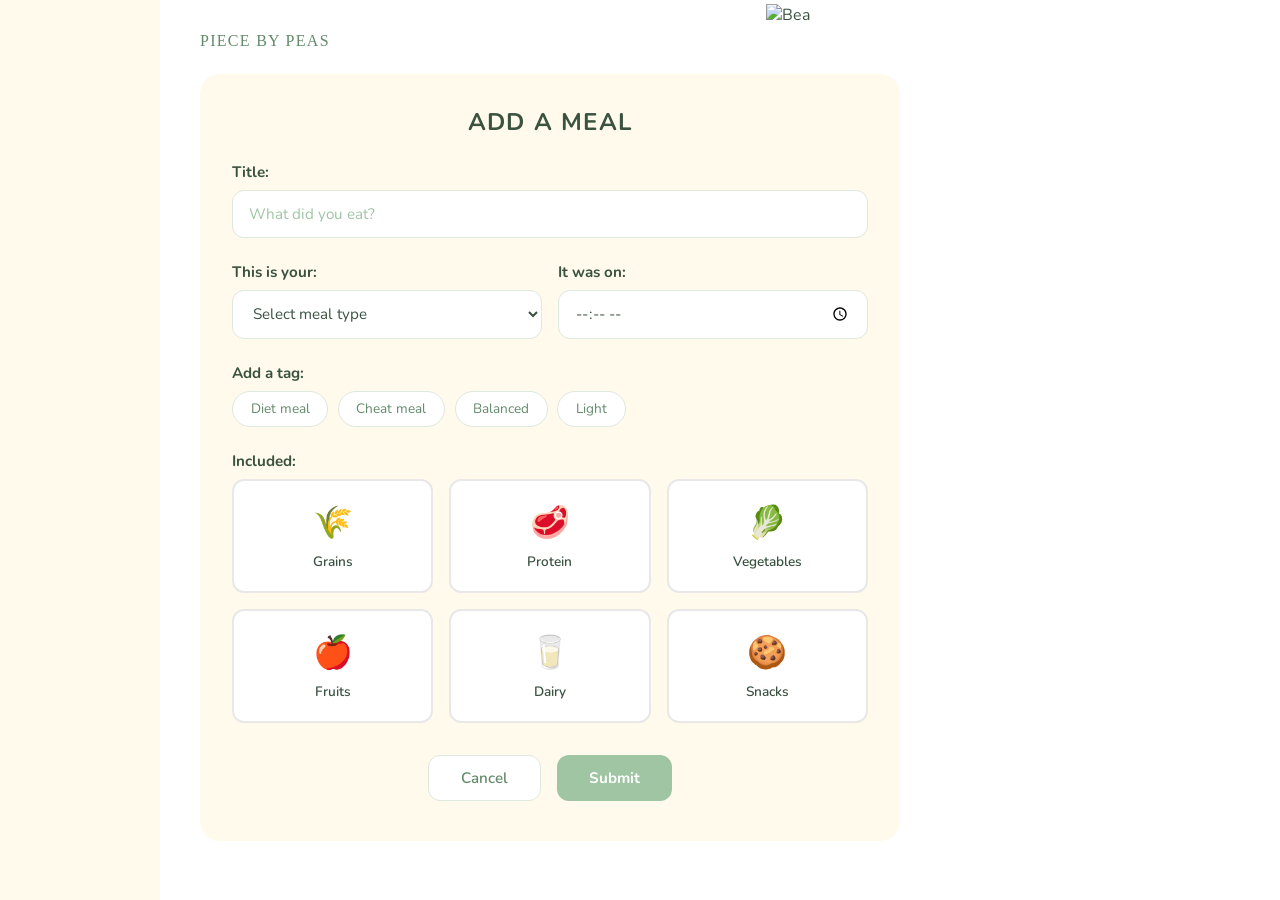
==== add.html @ 0d207513 "Merge pull request #18 from Elaine-Zeng2025/Backend1.0 Beas and Profile" ====
<!DOCTYPE html>
<html lang="en">
<head>
  <meta charset="UTF-8">
  <meta name="viewport" content="width=device-width, initial-scale=1.0">
  <title>Piece By Peas - Add Meal</title>
  <link rel="stylesheet" href="style.css">
</head>
<body>

<script src="navbar.js"></script>

<div class="modal-overlay" id="profileModal">
  <div class="modal-card">
    <p class="modal-title">Edit information</p>
    <div class="modal-field"><label>Name</label><input type="text" id="profileName"></div>
    <div class="modal-field"><label>Email</label><input type="email" id="profileEmail"></div>
    <div class="modal-field"><label>New password</label><input type="password" id="profilePassword" placeholder="Leave blank to keep current"></div>
    <div class="modal-actions">
      <button class="btn-secondary" onclick="closeProfile()">Cancel</button>
      <button class="btn-primary" onclick="saveProfile()">Save</button>
    </div>
  </div>
</div>

<div class="main-content">
  <div class="page-wrap">
    <div class="page-logo">PIECE BY PEAS</div>

    <div class="add-wrap">
      <img src="Bea.png" alt="Bea" class="page-bea">
      <h2 class="page-title">ADD A MEAL</h2>
      <form id="mealForm">
        <div class="form-section">
          <label class="form-label" for="mealName">Title:</label>
          <input type="text" id="mealName" class="form-input" placeholder="What did you eat?" required>
        </div>

        <div class="form-section">
          <div class="form-row">
            <div>
              <label class="form-label" for="mealType">This is your:</label>
              <select id="mealType" class="form-select" required>
                <option value="">Select meal type</option>
                <option value="breakfast">Breakfast</option>
                <option value="lunch">Lunch</option>
                <option value="dinner">Dinner</option>
                <option value="brunch">Brunch</option>
                <option value="snack">Snack</option>
              </select>
            </div>
            <div>
              <label class="form-label" for="mealTime">It was on:</label>
              <input type="time" id="mealTime" class="form-input" required>
            </div>
          </div>
        </div>

        <div class="form-section">
          <label class="form-label">Add a tag:</label>
          <div class="tag-select" id="tagSelect">
            <button type="button" class="tag-option" data-tag="diet">Diet meal</button>
            <button type="button" class="tag-option" data-tag="cheat">Cheat meal</button>
            <button type="button" class="tag-option" data-tag="balanced">Balanced</button>
            <button type="button" class="tag-option" data-tag="light">Light</button>
          </div>
        </div>

        <div class="form-section">
          <label class="form-label">Included:</label>
          <div class="food-grid">
            <div class="food-item">
              <input type="checkbox" id="grains" value="grains">
              <label for="grains" class="food-label grains">
                <div class="food-icon">🌾</div>
                <span>Grains</span>
              </label>
            </div>
            <div class="food-item">
              <input type="checkbox" id="protein" value="protein">
              <label for="protein" class="food-label protein">
                <div class="food-icon">🥩</div>
                <span>Protein</span>
              </label>
            </div>
            <div class="food-item">
              <input type="checkbox" id="vegetables" value="vegetables">
              <label for="vegetables" class="food-label vegetables">
                <div class="food-icon">🥬</div>
                <span>Vegetables</span>
              </label>
            </div>
            <div class="food-item">
              <input type="checkbox" id="fruits" value="fruits">
              <label for="fruits" class="food-label fruits">
                <div class="food-icon">🍎</div>
                <span>Fruits</span>
              </label>
            </div>
            <div class="food-item">
              <input type="checkbox" id="dairy" value="dairy">
              <label for="dairy" class="food-label dairy">
                <div class="food-icon">🥛</div>
                <span>Dairy</span>
              </label>
            </div>
            <div class="food-item">
              <input type="checkbox" id="snacks" value="snacks">
              <label for="snacks" class="food-label snacks">
                <div class="food-icon">🍪</div>
                <span>Snacks</span>
              </label>
            </div>
          </div>
        </div>

        <div class="form-actions">
          <button type="button" class="btn-secondary" onclick="location.href='index.html'">Cancel</button>
          <button type="submit" class="btn-primary">Submit</button>
        </div>
      </form>
    </div>
  </div>
</div>

<script src="script.js"></script>
</body>
</html>
---- style.css ----
/* ── Google Fonts ── */
@import url('https://fonts.googleapis.com/css2?family=IM+Fell+DW+Pica+SC&family=Nunito:wght@400;500;600;700&display=swap');

/* ── Reset ── */
*, *::before, *::after { margin: 0; padding: 0; box-sizing: border-box; }

/* ── Color tokens ── */
:root {
  --green-dark:   #628A6B;
  --green-mid:    #9FC5A3;
  --green-light:  #F6FFEE;
  --bg-yellow:    #FFFAEB;
  --orange:       #F58E68;
  --white:        #FFFFFF;

  --grain:        #f0945d;
  --protein:      #EF82A0;
  --vegetable:    #6bb392;
  --fruit:        #ffd970;
  --dairy:        #88abda;
  --snack:        #dcc7e1;

  --text-dark:    #3a5240;
  --text-mid:     #628A6B;
  --text-light:   #9FC5A3;
  --radius:       20px;
  --radius-sm:    12px;
}

/* ── Base ── */
body {
  font-family: 'Nunito', sans-serif;
  background: var(--bg-yellow);
  color: var(--text-dark);
  min-height: 100vh;
}

/* ══════════════════════════════════════
   LOGIN / SIGNUP PAGE
══════════════════════════════════════ */
.login-page {
  background: var(--bg-yellow);
  min-height: 100vh;
  display: flex;
  align-items: center;
  justify-content: center;
}

.login-container {
  width: 100%;
  max-width: 460px;
  padding: 1.5rem;
  position: relative;
  overflow: visible;
}

.login-bea {
  position: absolute;
  top: -45px;
  z-index: 10;
  right: -2px;
  width: 110px;
  pointer-events: none;
}

.login-card {
  background: var(--green-light);
  border-radius: var(--radius);
  padding: 2.5rem 2rem 2rem;
  position: relative;
  overflow: visible;
}

.login-logo {
  font-family: 'IM Fell DW Pica SC', serif;
  font-size: 1.5rem;
  color: var(--green-dark);
  text-align: center;
  margin-bottom: 1.75rem;
  letter-spacing: 0.05em;
}

.input-group {
  margin-bottom: 1rem;
}

.input-group input {
  width: 100%;
  padding: 0.85rem 1.1rem;
  border: 1.5px solid transparent;
  border-radius: var(--radius-sm);
  background: var(--white);
  font-family: 'Nunito', sans-serif;
  font-size: 0.95rem;
  color: var(--text-dark);
  outline: none;
  transition: border-color 0.2s;
}

.input-group input::placeholder { color: var(--text-light); }

.input-group input:focus {
  border-color: var(--green-mid);
}

.login-btn {
  width: 100%;
  padding: 0.85rem;
  background: var(--green-mid);
  color: var(--white);
  border: none;
  border-radius: var(--radius-sm);
  font-family: 'Nunito', sans-serif;
  font-size: 1rem;
  font-weight: 700;
  cursor: pointer;
  margin-top: 0.5rem;
  transition: background 0.2s, transform 0.15s;
}

.login-btn:hover { background: var(--green-dark); transform: translateY(-1px); }

.signup-btn {
  width: 100%;
  padding: 0.85rem;
  background: var(--white);
  color: var(--green-mid);
  border: 1.5px solid var(--green-mid);
  border-radius: var(--radius-sm);
  font-family: 'Nunito', sans-serif;
  font-size: 1rem;
  font-weight: 600;
  cursor: pointer;
  margin-top: 0.75rem;
  transition: all 0.2s;
}

.signup-btn:hover { background: var(--green-light); }

/* ══════════════════════════════════════
   SIDEBAR
══════════════════════════════════════ */
.sidebar {
  position: fixed;
  left: 0; top: 0;
  width: 160px;
  height: 100vh;
  background: var(--green-dark);
  display: flex;
  flex-direction: column;
  align-items: center;
  padding: 1.5rem 0 1.5rem;
  z-index: 1000;
}

/* User section */
.nav-user {
  width: 100%;
  padding: 0 1rem 1.25rem;
  border-bottom: 1px solid rgba(255,255,255,0.15);
  margin-bottom: 1.5rem;
  display: flex;
  flex-direction: column;
  align-items: center;
  gap: 0.4rem;
  cursor: pointer;
  position: relative;
}

.nav-user svg { fill: var(--white); }

.nav-user-name {
  color: var(--white);
  font-size: 0.85rem;
  font-weight: 600;
  display: flex;
  align-items: center;
  gap: 4px;
}

.nav-user-name::after {
  content: '▾';
  font-size: 0.7rem;
  opacity: 0.8;
}

/* Dropdown */
.user-dropdown {
  display: none;
  position: absolute;
  top: calc(100% + 4px);
  left: 0;
  width: 200px;
  background: var(--white);
  border-radius: var(--radius-sm);
  box-shadow: 0 8px 24px rgba(0,0,0,0.12);
  overflow: hidden;
  z-index: 2000;
}

.user-dropdown.open { display: block; }

.dropdown-email {
  padding: 0.85rem 1rem;
  font-size: 0.8rem;
  color: var(--text-light);
  border-bottom: 1px solid #f0f0f0;
  background: #fafafa;
}

.dropdown-item {
  display: block;
  width: 100%;
  padding: 0.75rem 1rem;
  background: none;
  border: none;
  text-align: left;
  font-family: 'Nunito', sans-serif;
  font-size: 0.9rem;
  color: var(--text-dark);
  cursor: pointer;
  transition: background 0.15s;
}

.dropdown-item:hover { background: var(--green-light); }

.dropdown-item.logout { color: #e05a3a; }

/* Profile modal */
.modal-overlay {
  display: none;
  position: fixed;
  inset: 0;
  background: rgba(0,0,0,0.35);
  z-index: 3000;
  align-items: center;
  justify-content: center;
}

.modal-overlay.open { display: flex; }

.modal-card {
  background: var(--bg-yellow);
  border-radius: var(--radius);
  padding: 2rem;
  width: 90%;
  max-width: 420px;
}

.modal-title {
  font-size: 1rem;
  font-weight: 700;
  color: var(--text-dark);
  margin-bottom: 1.25rem;
}

.modal-field {
  margin-bottom: 1rem;
}

.modal-field label {
  display: block;
  font-size: 0.85rem;
  color: var(--text-mid);
  margin-bottom: 0.3rem;
  font-weight: 600;
}

.modal-field input {
  width: 100%;
  padding: 0.7rem 0.9rem;
  border: 1.5px solid #dde8de;
  border-radius: var(--radius-sm);
  font-family: 'Nunito', sans-serif;
  font-size: 0.9rem;
  background: var(--white);
  outline: none;
  transition: border-color 0.2s;
}

.modal-field input:focus { border-color: var(--green-mid); }

.modal-actions {
  display: flex;
  gap: 0.75rem;
  margin-top: 1.5rem;
  justify-content: flex-end;
}

/* Nav items */
.nav-items {
  flex: 1;
  display: flex;
  flex-direction: column;
  gap: 0.5rem;
  width: 100%;
  padding: 0 0.75rem;
}

.nav-item {
  width: 100%;
  height: 48px;
  display: flex;
  align-items: center;
  justify-content: center;
  border-radius: var(--radius-sm);
  background: transparent;
  transition: background 0.2s;
  cursor: pointer;
  text-decoration: none;
}

.nav-item svg {
  fill: none;
  stroke: rgba(255,255,255,0.75);
}

.nav-item:hover { background: rgba(255,255,255,0.1); }

.nav-item.active {
  background: var(--green-light);
}

.nav-item.active svg { stroke: var(--green-dark); }

.nav-icon-circle {
  width: 48px; height: 48px;
  display: flex; align-items: center; justify-content: center;
}

.nav-item .report-dot { fill: rgba(255,255,255,0.75); }
.nav-item.active .report-dot { fill: var(--green-dark); }

.nav-item.active .nav-icon-circle svg { stroke: var(--green-dark); }
.nav-item .nav-icon-circle svg { stroke: rgba(255,255,255,0.75); }

/* Main layout */
.main-content {
  margin-left: 160px;
  min-height: 100vh;
  padding: 0;
}

.page-wrap {
  background: var(--white);
  min-height: 100vh;
  padding: 2rem 2.5rem;
  position: relative;
  overflow: hidden;
}

/* Bea mascot pinned to top-right of page content */
.page-bea {
  position: absolute;
  top: 1rem;
  right: 1.5rem;
  width: 90px;
  pointer-events: none;
}

/* Page logo bar */
.page-logo {
  font-family: 'IM Fell DW Pica SC', serif;
  font-size: 1rem;
  color: var(--green-dark);
  letter-spacing: 0.08em;
  margin-bottom: 1.5rem;
}

/* ══════════════════════════════════════
   INDEX PAGE
══════════════════════════════════════ */
.home-hero {
  padding: 3rem 0 2rem;
  text-align: center;
}

.main-title {
  font-family: 'Nunito', sans-serif;
  font-size: 2rem;
  font-weight: 700;
  color: var(--orange);
}

.home-cards {
  display: flex;
  flex-direction: column;
  gap: 1rem;
  max-width: 640px;
  margin: 0 auto;
}

.home-card {
  background: var(--green-light);
  border: 1.5px solid #d4e8d6;
  border-radius: var(--radius);
  padding: 1.25rem 2rem;
  font-size: 1.1rem;
  font-weight: 600;
  color: var(--text-mid);
  cursor: pointer;
  text-align: center;
  transition: background 0.2s, transform 0.15s;
}

.home-card:hover {
  background: #e8f5e9;
  transform: translateY(-2px);
}

.home-cards-row {
  display: grid;
  grid-template-columns: 1fr 1fr;
  gap: 1rem;
}

/* ══════════════════════════════════════
   ADD MEAL PAGE
══════════════════════════════════════ */
.add-wrap {
  background: var(--bg-yellow);
  border-radius: var(--radius);
  padding: 2rem 2rem 2.5rem;
  max-width: 700px;
  position: relative;
}

.page-title {
  font-family: 'Nunito', sans-serif;
  font-size: 1.5rem;
  font-weight: 700;
  color: var(--text-dark);
  margin-bottom: 1.5rem;
  text-align: center;
  letter-spacing: 0.05em;
}

.form-section { margin-bottom: 1.5rem; }

.form-label {
  display: block;
  font-size: 0.95rem;
  font-weight: 700;
  color: var(--text-dark);
  margin-bottom: 0.5rem;
}

.form-input,
.form-select {
  width: 100%;
  padding: 0.8rem 1rem;
  border: 1.5px solid #dde8de;
  border-radius: var(--radius-sm);
  background: var(--white);
  font-family: 'Nunito', sans-serif;
  font-size: 0.95rem;
  color: var(--text-dark);
  outline: none;
  transition: border-color 0.2s;
}

.form-input:focus, .form-select:focus { border-color: var(--green-mid); }
.form-input::placeholder { color: var(--text-light); }

.form-row {
  display: grid;
  grid-template-columns: 1fr 1fr;
  gap: 1rem;
}

/* Food grid */
.food-grid {
  display: grid;
  grid-template-columns: repeat(3, 1fr);
  gap: 1rem;
}

.food-item input[type="checkbox"] { display: none; }

.food-label {
  display: flex;
  flex-direction: column;
  align-items: center;
  gap: 0.5rem;
  padding: 1.25rem 0.75rem;
  border: 2px solid #e8e8e8;
  border-radius: var(--radius-sm);
  background: var(--white);
  cursor: pointer;
  transition: all 0.2s;
}

.food-label:hover { transform: translateY(-3px); box-shadow: 0 4px 12px rgba(0,0,0,0.08); }

.food-icon { font-size: 2rem; }

.food-label span {
  font-size: 0.85rem;
  font-weight: 600;
  color: var(--text-dark);
}

/* Checked states using your color palette */
.food-item input:checked + .food-label.grains    { border-color: var(--grain);      background: #fff4ee; }
.food-item input:checked + .food-label.protein   { border-color: var(--protein);    background: #fff0f4; }
.food-item input:checked + .food-label.vegetables{ border-color: var(--vegetable);  background: #f0faf4; }
.food-item input:checked + .food-label.fruits    { border-color: var(--fruit);      background: #fffbee; }
.food-item input:checked + .food-label.dairy     { border-color: var(--dairy);      background: #f0f5ff; }
.food-item input:checked + .food-label.snacks    { border-color: var(--snack);      background: #f8f0ff; }

/* Tag select */
.tag-select {
  display: flex;
  gap: 0.6rem;
  flex-wrap: wrap;
}

.tag-option {
  padding: 0.45rem 1.1rem;
  border: 1.5px solid #dde8de;
  border-radius: 20px;
  background: var(--white);
  font-family: 'Nunito', sans-serif;
  font-size: 0.85rem;
  color: var(--text-mid);
  cursor: pointer;
  transition: all 0.2s;
}

.tag-option:hover { border-color: var(--green-mid); }
.tag-option.selected { background: var(--orange); border-color: var(--orange); color: var(--white); }

/* Buttons */
.form-actions {
  display: flex;
  gap: 1rem;
  justify-content: center;
  margin-top: 2rem;
}

.btn-primary {
  padding: 0.75rem 2rem;
  background: var(--green-mid);
  color: var(--white);
  border: none;
  border-radius: var(--radius-sm);
  font-family: 'Nunito', sans-serif;
  font-size: 0.95rem;
  font-weight: 700;
  cursor: pointer;
  display: flex;
  align-items: center;
  gap: 0.5rem;
  transition: background 0.2s, transform 0.15s;
}

.btn-primary:hover { background: var(--green-dark); transform: translateY(-1px); }

.btn-secondary {
  padding: 0.75rem 2rem;
  background: var(--white);
  color: var(--text-mid);
  border: 1.5px solid #dde8de;
  border-radius: var(--radius-sm);
  font-family: 'Nunito', sans-serif;
  font-size: 0.95rem;
  font-weight: 600;
  cursor: pointer;
  transition: all 0.2s;
}

.btn-secondary:hover { background: var(--green-light); }

/* ══════════════════════════════════════
   LOG PAGE
══════════════════════════════════════ */
.log-wrap {
  background: var(--bg-yellow);
  border-radius: var(--radius);
  padding: 1.5rem 2rem;
  max-width: 720px;
  position: relative;
}

.date-nav {
  display: flex;
  align-items: center;
  justify-content: center;
  gap: 1.5rem;
  margin-bottom: 1.25rem;
}

.date-nav-btn {
  background: none;
  border: none;
  font-size: 1.2rem;
  color: var(--text-mid);
  cursor: pointer;
  padding: 0.25rem 0.5rem;
  border-radius: 8px;
  transition: background 0.15s;
}

.date-nav-btn:hover { background: rgba(0,0,0,0.05); }
.date-nav-btn:disabled { opacity: 0.3; cursor: default; }

.date-center { text-align: center; }
.date-main { font-size: 1.2rem; font-weight: 700; color: var(--text-dark); }
.date-sub  { font-size: 0.8rem; color: var(--text-mid); margin-top: 2px; }

/* Tabs */
.tab-row {
  display: grid;
  grid-template-columns: 1fr 1fr;
  gap: 0;
  border-radius: var(--radius-sm);
  overflow: hidden;
  border: 1.5px solid #dde8de;
  margin-bottom: 1.5rem;
}

.tab-btn {
  padding: 0.65rem;
  background: var(--white);
  border: none;
  font-family: 'Nunito', sans-serif;
  font-size: 0.9rem;
  font-weight: 600;
  color: var(--text-mid);
  cursor: pointer;
  transition: all 0.2s;
}

.tab-btn.active {
  background: var(--green-mid);
  color: var(--white);
}

/* Meal cards */
.meal-card {
  background: var(--white);
  border-radius: var(--radius-sm);
  padding: 1rem 1.25rem;
  margin-bottom: 0.75rem;
}

.meal-card-top {
  display: flex;
  align-items: center;
  justify-content: space-between;
  margin-bottom: 0.6rem;
}

.meal-card-name {
  font-size: 0.95rem;
  font-weight: 700;
  color: var(--text-dark);
}

.meal-card-time {
  font-size: 0.82rem;
  color: var(--text-light);
}

.meal-card-meta {
  display: flex;
  align-items: center;
  gap: 0.5rem;
  flex-wrap: wrap;
}

.pill {
  padding: 0.25rem 0.75rem;
  border-radius: 20px;
  font-size: 0.75rem;
  font-weight: 600;
  border: 1.5px solid currentColor;
  background: transparent;
}

.pill-type  { color: var(--green-mid); border-color: var(--green-mid); background: #f0f9f0; }
.pill-diet  { color: var(--orange); border-color: var(--orange); background: #fff4ee; }
.pill-cheat { color: #c15a2a; border-color: #f5c4b3; background: #fff3ee; }

.food-dots {
  display: flex;
  gap: 3px;
  align-items: center;
  margin-left: 4px;
}

.food-dot {
  width: 9px; height: 9px;
  border-radius: 50%;
  flex-shrink: 0;
}

.food-dot.grains     { background: var(--grain); }
.food-dot.protein    { background: var(--protein); }
.food-dot.vegetables { background: var(--vegetable); }
.food-dot.fruits     { background: var(--fruit); }
.food-dot.dairy      { background: var(--dairy); }
.food-dot.snacks     { background: var(--snack); }

.meal-card-actions {
  display: flex;
  justify-content: flex-end;
  margin-top: 0.5rem;
}

.btn-delete {
  width: 30px; height: 30px;
  border: none;
  border-radius: 8px;
  background: #fef2f2;
  display: flex;
  align-items: center;
  justify-content: center;
  cursor: pointer;
  transition: background 0.2s;
}

.btn-delete:hover { background: #fee2e2; }
.btn-delete svg { stroke: #ef4444; }

/* Today suggestions */
.suggestions-box {
  background: var(--white);
  border: 1.5px solid var(--orange);
  border-radius: var(--radius-sm);
  padding: 1rem 1.25rem;
  margin-top: 1rem;
}

.suggestions-title {
  font-size: 0.9rem;
  font-weight: 700;
  color: var(--orange);
  margin-bottom: 0.75rem;
}

.suggestion-item {
  display: flex;
  align-items: flex-start;
  gap: 0.5rem;
  margin-bottom: 0.5rem;
  font-size: 0.85rem;
  color: var(--text-dark);
  line-height: 1.5;
}

.suggestion-dot {
  width: 6px; height: 6px;
  border-radius: 50%;
  background: var(--orange);
  flex-shrink: 0;
  margin-top: 5px;
}

/* History */
.history-card {
  background: var(--white);
  border-radius: var(--radius-sm);
  padding: 0.9rem 1.25rem;
  margin-bottom: 0.75rem;
  cursor: pointer;
  transition: background 0.15s;
}

.history-card:hover { background: #f8fdf8; }

.history-card-top {
  display: flex;
  align-items: center;
  justify-content: space-between;
  margin-bottom: 0.4rem;
}

.history-date { font-size: 0.95rem; font-weight: 700; color: var(--text-dark); }
.history-count { font-size: 0.8rem; color: var(--text-light); }
.history-groups { font-size: 0.78rem; color: var(--text-light); margin-left: 4px; }

.section-label {
  font-size: 0.75rem;
  color: var(--text-light);
  letter-spacing: 0.04em;
  margin-bottom: 0.75rem;
}

.empty-state {
  text-align: center;
  padding: 2.5rem 1rem;
  color: var(--text-light);
}

.empty-state p { margin: 0.75rem 0 1.25rem; font-size: 0.9rem; }

/* ══════════════════════════════════════
   REPORT PAGE
══════════════════════════════════════ */
.report-wrap {
  background: var(--bg-yellow);
  border-radius: var(--radius);
  padding: 1.5rem 2rem 2rem;
  max-width: 760px;
  position: relative;
}

.period-tabs {
  display: flex;
  gap: 1.5rem;
  margin-bottom: 0.25rem;
}

.period-tab {
  font-size: 1rem;
  font-weight: 700;
  color: var(--text-light);
  cursor: pointer;
  padding-bottom: 0.25rem;
  border-bottom: 2px solid transparent;
  transition: all 0.2s;
  background: none;
  border-top: none;
  border-left: none;
  border-right: none;
  font-family: 'Nunito', sans-serif;
}

.period-tab.active {
  color: var(--orange);
  border-bottom-color: var(--orange);
}

.period-range {
  font-size: 0.8rem;
  color: var(--orange);
  margin-bottom: 1.5rem;
}

/* Stat cards */
.stats-grid {
  display: grid;
  grid-template-columns: repeat(4, 1fr);
  gap: 0.75rem;
  margin-bottom: 1.5rem;
}

.stat-card {
  background: var(--white);
  border-radius: var(--radius-sm);
  padding: 0.9rem;
  text-align: center;
}

.stat-label {
  font-size: 0.72rem;
  color: var(--text-light);
  margin-bottom: 0.4rem;
  line-height: 1.3;
}

.stat-value {
  font-size: 1.4rem;
  font-weight: 700;
  color: var(--text-dark);
}

.stat-value.warning { color: var(--orange); }

/* Chart legend */
.chart-legend {
  display: flex;
  flex-wrap: wrap;
  gap: 0.6rem 1rem;
  margin-bottom: 0.75rem;
}

.legend-dot {
  width: 10px; height: 10px;
  border-radius: 3px;
  flex-shrink: 0;
}

.legend-item {
  display: flex;
  align-items: center;
  gap: 5px;
  font-size: 0.78rem;
  color: var(--text-mid);
}

/* Chart containers */
.chart-block {
  background: var(--white);
  border-radius: var(--radius-sm);
  padding: 1.25rem;
  margin-bottom: 1rem;
}

.chart-title {
  font-size: 0.82rem;
  color: var(--text-mid);
  text-align: center;
  margin-bottom: 0.75rem;
  font-weight: 600;
}

/* ══════════════════════════════════════
   SHARED / ADVICE
══════════════════════════════════════ */
.advice-container { margin-top: 1rem; }

.advice-great, .advice-urgent, .advice-moderate, .advice-mild {
  padding: 1rem 1.25rem;
  border-radius: var(--radius-sm);
  margin-bottom: 1rem;
  font-size: 0.9rem;
}

.advice-great    { background: #e8f5ec; border-left: 3px solid var(--vegetable); color: #2d6b42; }
.advice-urgent   { background: #fff0ee; border-left: 3px solid var(--grain);     color: #a03a20; }
.advice-moderate { background: #fffbee; border-left: 3px solid var(--fruit);     color: #7a6010; }
.advice-mild     { background: #f0f5ff; border-left: 3px solid var(--dairy);     color: #2a4a8a; }

.advice-great h4, .advice-urgent h4,
.advice-moderate h4, .advice-mild h4 {
  font-size: 0.9rem;
  margin-bottom: 0.25rem;
}

.advice-item-card {
  background: var(--white);
  border-radius: var(--radius-sm);
  padding: 1rem 1.25rem;
  margin-bottom: 0.75rem;
  border-left: 3px solid #dde8de;
}

.advice-item-header {
  display: flex;
  align-items: center;
  gap: 0.5rem;
  margin-bottom: 0.4rem;
}

.advice-icon { font-size: 1.2rem; }

.advice-item-card h5 {
  font-size: 0.9rem;
  color: var(--text-dark);
}

.advice-item-card p {
  font-size: 0.83rem;
  color: var(--text-mid);
  line-height: 1.5;
  margin-bottom: 0.6rem;
}

.suggestion-tags {
  display: flex;
  flex-wrap: wrap;
  gap: 0.4rem;
}

.suggestion-tag {
  padding: 0.25rem 0.75rem;
  border-radius: 20px;
  font-size: 0.78rem;
  background: var(--green-light);
  color: var(--green-dark);
  border: 1px solid #c8dfc8;
}

/* ══════════════════════════════════════
   RESPONSIVE — MOBILE
══════════════════════════════════════ */
@media (max-width: 768px) {
  .sidebar {
    width: 100%;
    height: 60px;
    flex-direction: row;
    top: auto;
    bottom: 0;
    padding: 0 1rem;
    justify-content: space-around;
  }

  .nav-user {
    display: flex;
    flex-direction: column;
    align-items: center;
    padding: 0;
    border: none;
    margin: 0;
  }
  
  .nav-user-name {
    display: none;  /* 手机上隐藏文字，只留图标 */
  }
  
  .nav-user svg {
    fill: rgba(255,255,255,0.75);
    width: 22px;
    height: 22px;
  }

  .nav-items {
    flex-direction: row;
    flex: unset;
    gap: 0;
    padding: 0;
  }

  .nav-item { width: 52px; height: 52px; }

  .main-content {
    margin-left: 0;
    padding-bottom: 70px;
  }

  .page-wrap { padding: 1.25rem 1rem; }

  .stats-grid { grid-template-columns: repeat(2, 1fr); }

  .food-grid { grid-template-columns: repeat(3, 1fr); gap: 0.6rem; }

  .form-row { grid-template-columns: 1fr; }

  .home-cards-row { grid-template-columns: 1fr 1fr; }

  .page-bea { width: 70px; top: 0.5rem; right: 0.75rem; }
}

.btn-edit-sm {
  width: 30px; height: 30px;
  border: none;
  border-radius: 8px;
  background: #f0f9f0;
  display: flex;
  align-items: center;
  justify-content: center;
  cursor: pointer;
  transition: background 0.2s;
  margin-right: 4px;
}
.btn-edit-sm:hover { background: #d8f0d8; }
.btn-edit-sm svg { stroke: #628A6B; }


/* Bea 在内层 wrap 里时的定位 */
.add-wrap .page-bea,
.log-wrap .page-bea,
.report-wrap .page-bea {
  position: absolute;
  width: 110px;
  top: -70px;
  right: 1.5rem;
  z-index: 10;
}
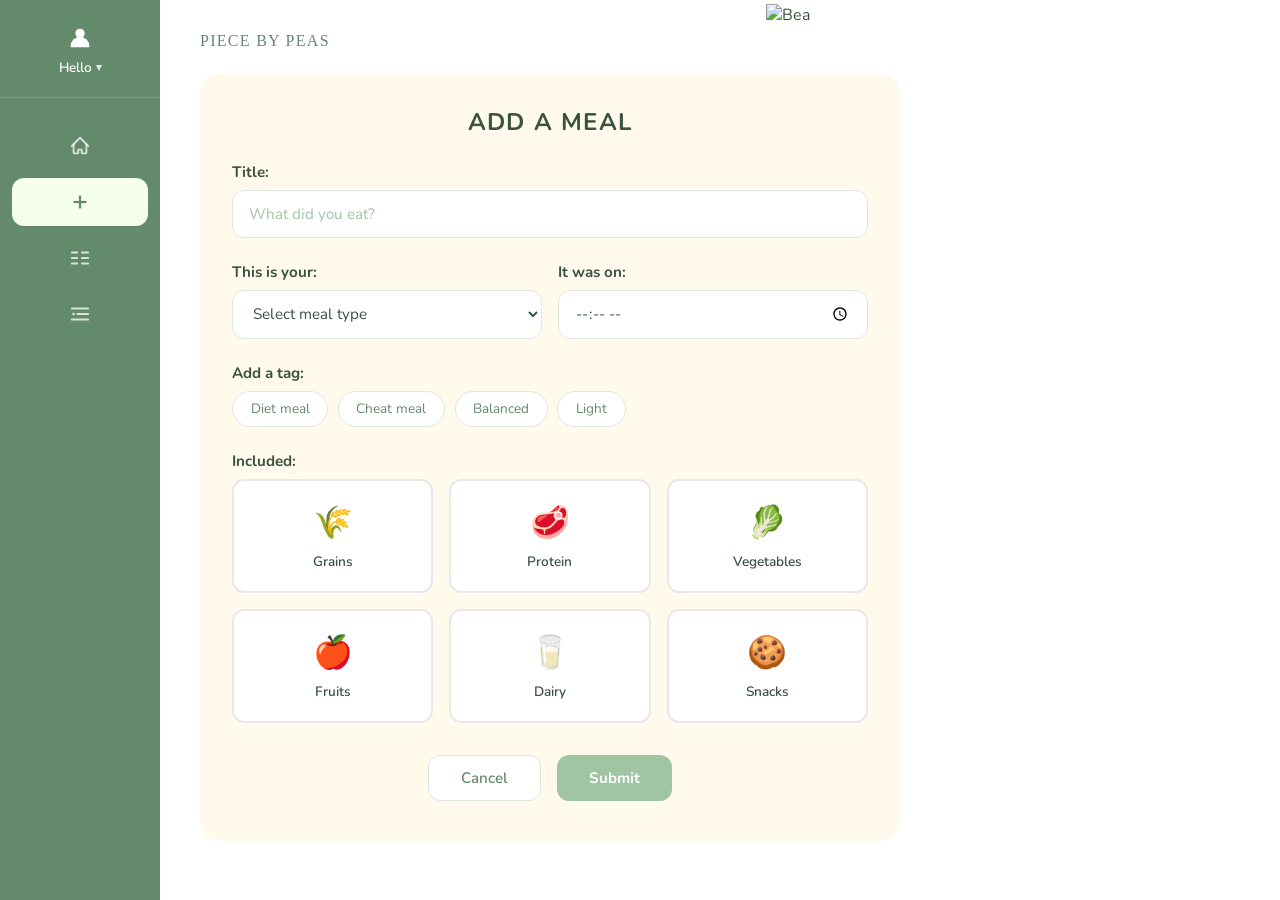
==== commit 26387985: "i18n. language update add Chinese" ====
--- a/add.html
+++ b/add.html
@@ -3,126 +3,70 @@
 <head>
   <meta charset="UTF-8">
   <meta name="viewport" content="width=device-width, initial-scale=1.0">
-  <title>Piece By Peas - Add Meal</title>
+  <title>Piece By Peas – Add Meal</title>
   <link rel="stylesheet" href="style.css">
+  <script src="i18n.js"></script>
 </head>
 <body>
-
-<script src="navbar.js"></script>
-
-<div class="modal-overlay" id="profileModal">
-  <div class="modal-card">
-    <p class="modal-title">Edit information</p>
-    <div class="modal-field"><label>Name</label><input type="text" id="profileName"></div>
-    <div class="modal-field"><label>Email</label><input type="email" id="profileEmail"></div>
-    <div class="modal-field"><label>New password</label><input type="password" id="profilePassword" placeholder="Leave blank to keep current"></div>
-    <div class="modal-actions">
-      <button class="btn-secondary" onclick="closeProfile()">Cancel</button>
-      <button class="btn-primary" onclick="saveProfile()">Save</button>
+  <script src="navbar.js"></script>
+  <div class="main-content">
+    <div class="page-wrap">
+      <div class="page-logo">PIECE BY PEAS</div>
+      <div class="add-wrap">
+        <img src="Bea.png" alt="Bea" class="page-bea">
+        <h2 class="page-title" data-i18n="add_title">ADD A MEAL</h2>
+        <form id="mealForm">
+          <div class="form-section">
+            <label class="form-label" data-i18n="title_label">Title:</label>
+            <input type="text" id="mealName" class="form-input" data-i18n="title_ph" placeholder="What did you eat?" required>
+          </div>
+          <div class="form-section">
+            <div class="form-row">
+              <div>
+                <label class="form-label" data-i18n="meal_type">This is your:</label>
+                <select id="mealType" class="form-select" required>
+                  <option value="" data-i18n="select_type">Select meal type</option>
+                  <option value="breakfast" data-i18n="breakfast">Breakfast</option>
+                  <option value="lunch" data-i18n="lunch">Lunch</option>
+                  <option value="dinner" data-i18n="dinner">Dinner</option>
+                  <option value="brunch" data-i18n="brunch">Brunch</option>
+                  <option value="snack" data-i18n="snack">Snack</option>
+                </select>
+              </div>
+              <div>
+                <label class="form-label" data-i18n="meal_time">It was on:</label>
+                <input type="time" id="mealTime" class="form-input" required>
+              </div>
+            </div>
+          </div>
+          <div class="form-section">
+            <label class="form-label" data-i18n="add_tag">Add a tag:</label>
+            <div class="tag-select" id="tagSelect">
+              <button type="button" class="tag-option" data-tag="diet" data-i18n="tag_diet">Diet meal</button>
+              <button type="button" class="tag-option" data-tag="cheat" data-i18n="tag_cheat">Cheat meal</button>
+              <button type="button" class="tag-option" data-tag="balanced" data-i18n="tag_balanced">Balanced</button>
+              <button type="button" class="tag-option" data-tag="light" data-i18n="tag_light">Light</button>
+            </div>
+          </div>
+          <div class="form-section">
+            <label class="form-label" data-i18n="included">Included:</label>
+            <div class="food-grid">
+              <div class="food-item"><input type="checkbox" id="grains" value="grains"><label for="grains" class="food-label grains"><div class="food-icon">🌾</div><span>Grains</span></label></div>
+              <div class="food-item"><input type="checkbox" id="protein" value="protein"><label for="protein" class="food-label protein"><div class="food-icon">🥩</div><span>Protein</span></label></div>
+              <div class="food-item"><input type="checkbox" id="vegetables" value="vegetables"><label for="vegetables" class="food-label vegetables"><div class="food-icon">🥬</div><span>Vegetables</span></label></div>
+              <div class="food-item"><input type="checkbox" id="fruits" value="fruits"><label for="fruits" class="food-label fruits"><div class="food-icon">🍎</div><span>Fruits</span></label></div>
+              <div class="food-item"><input type="checkbox" id="dairy" value="dairy"><label for="dairy" class="food-label dairy"><div class="food-icon">🥛</div><span>Dairy</span></label></div>
+              <div class="food-item"><input type="checkbox" id="snacks" value="snacks"><label for="snacks" class="food-label snacks"><div class="food-icon">🍪</div><span>Snacks</span></label></div>
+            </div>
+          </div>
+          <div class="form-actions">
+            <button type="button" class="btn-secondary" id="cancelBtn" data-i18n="cancel">Cancel</button>
+            <button type="submit" class="btn-primary" id="submitBtn" data-i18n="submit">Submit</button>
+          </div>
+        </form>
+      </div>
     </div>
   </div>
-</div>
-
-<div class="main-content">
-  <div class="page-wrap">
-    <div class="page-logo">PIECE BY PEAS</div>
-
-    <div class="add-wrap">
-      <img src="Bea.png" alt="Bea" class="page-bea">
-      <h2 class="page-title">ADD A MEAL</h2>
-      <form id="mealForm">
-        <div class="form-section">
-          <label class="form-label" for="mealName">Title:</label>
-          <input type="text" id="mealName" class="form-input" placeholder="What did you eat?" required>
-        </div>
-
-        <div class="form-section">
-          <div class="form-row">
-            <div>
-              <label class="form-label" for="mealType">This is your:</label>
-              <select id="mealType" class="form-select" required>
-                <option value="">Select meal type</option>
-                <option value="breakfast">Breakfast</option>
-                <option value="lunch">Lunch</option>
-                <option value="dinner">Dinner</option>
-                <option value="brunch">Brunch</option>
-                <option value="snack">Snack</option>
-              </select>
-            </div>
-            <div>
-              <label class="form-label" for="mealTime">It was on:</label>
-              <input type="time" id="mealTime" class="form-input" required>
-            </div>
-          </div>
-        </div>
-
-        <div class="form-section">
-          <label class="form-label">Add a tag:</label>
-          <div class="tag-select" id="tagSelect">
-            <button type="button" class="tag-option" data-tag="diet">Diet meal</button>
-            <button type="button" class="tag-option" data-tag="cheat">Cheat meal</button>
-            <button type="button" class="tag-option" data-tag="balanced">Balanced</button>
-            <button type="button" class="tag-option" data-tag="light">Light</button>
-          </div>
-        </div>
-
-        <div class="form-section">
-          <label class="form-label">Included:</label>
-          <div class="food-grid">
-            <div class="food-item">
-              <input type="checkbox" id="grains" value="grains">
-              <label for="grains" class="food-label grains">
-                <div class="food-icon">🌾</div>
-                <span>Grains</span>
-              </label>
-            </div>
-            <div class="food-item">
-              <input type="checkbox" id="protein" value="protein">
-              <label for="protein" class="food-label protein">
-                <div class="food-icon">🥩</div>
-                <span>Protein</span>
-              </label>
-            </div>
-            <div class="food-item">
-              <input type="checkbox" id="vegetables" value="vegetables">
-              <label for="vegetables" class="food-label vegetables">
-                <div class="food-icon">🥬</div>
-                <span>Vegetables</span>
-              </label>
-            </div>
-            <div class="food-item">
-              <input type="checkbox" id="fruits" value="fruits">
-              <label for="fruits" class="food-label fruits">
-                <div class="food-icon">🍎</div>
-                <span>Fruits</span>
-              </label>
-            </div>
-            <div class="food-item">
-              <input type="checkbox" id="dairy" value="dairy">
-              <label for="dairy" class="food-label dairy">
-                <div class="food-icon">🥛</div>
-                <span>Dairy</span>
-              </label>
-            </div>
-            <div class="food-item">
-              <input type="checkbox" id="snacks" value="snacks">
-              <label for="snacks" class="food-label snacks">
-                <div class="food-icon">🍪</div>
-                <span>Snacks</span>
-              </label>
-            </div>
-          </div>
-        </div>
-
-        <div class="form-actions">
-          <button type="button" class="btn-secondary" onclick="location.href='index.html'">Cancel</button>
-          <button type="submit" class="btn-primary">Submit</button>
-        </div>
-      </form>
-    </div>
-  </div>
-</div>
-
-<script src="script.js"></script>
+  <script src="script.js"></script>
 </body>
 </html>
--- a/style.css
+++ b/style.css
@@ -996,6 +996,12 @@
     margin: 0;
   }
   
+  .user-dropdown {
+    bottom: calc(100% + 4px);  /* 往上展开 */
+    top: auto;
+    left: 0;
+  }
+  
   .nav-user-name {
     display: none;  /* 手机上隐藏文字，只留图标 */
   }
